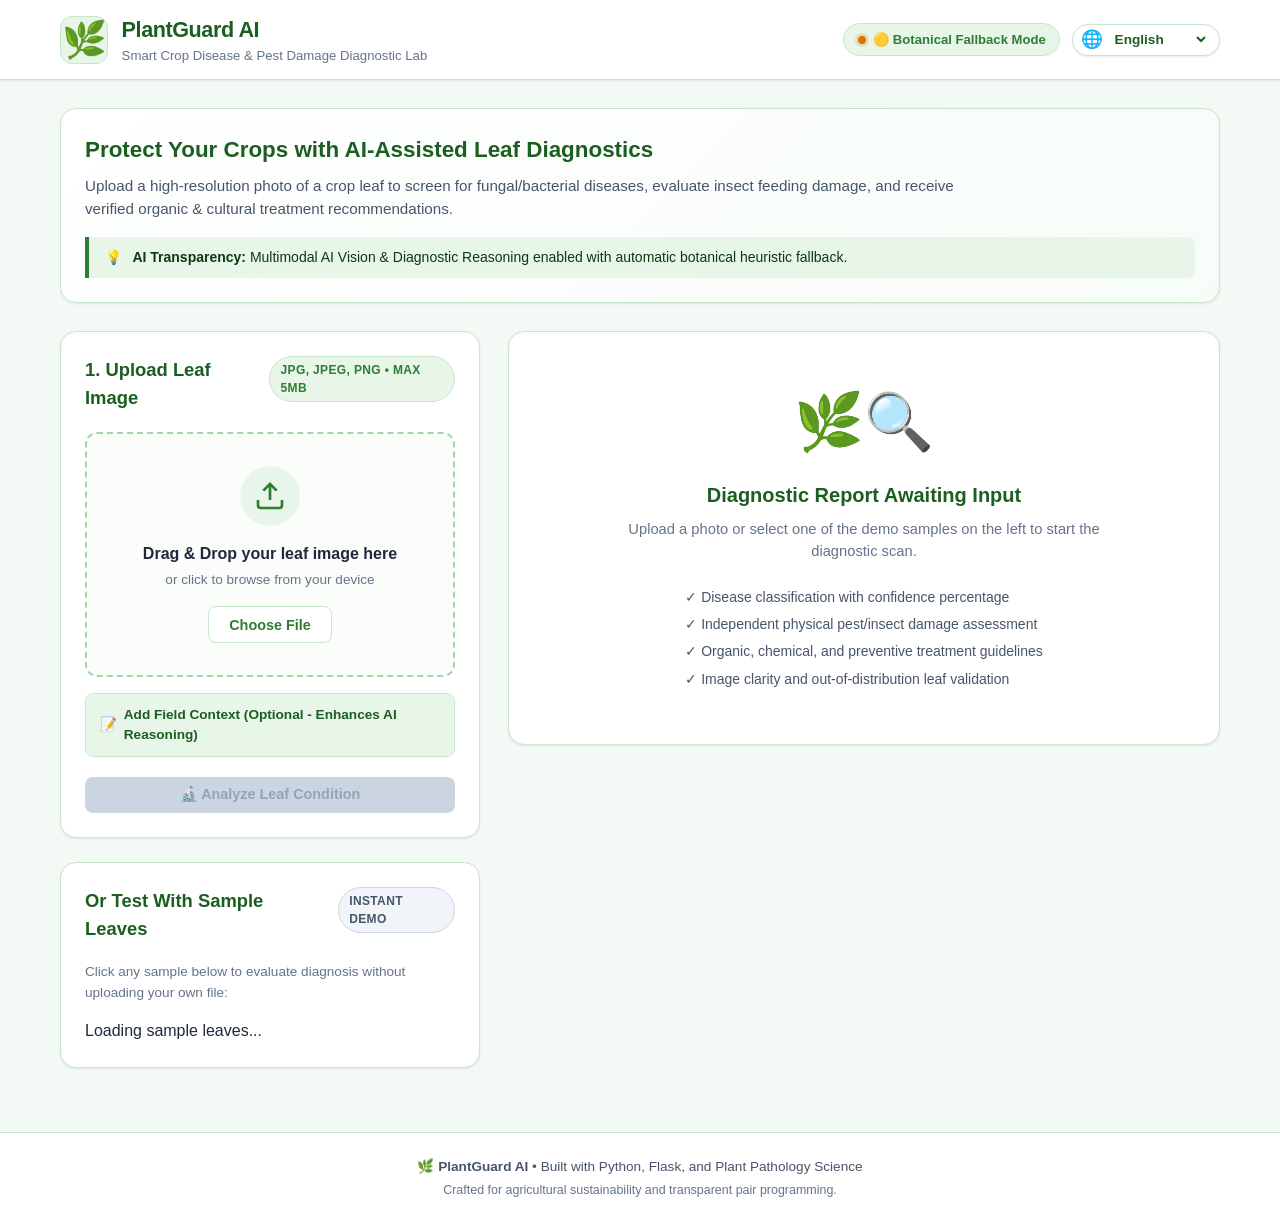
==== templates/index.html @ 72b6dcc7 "Initial PlantGuard AI project" ====
<!DOCTYPE html>
<html lang="en">
<head>
    <meta charset="UTF-8">
    <meta name="viewport" content="width=device-width, initial-scale=1.0">
    <title>PlantGuard AI 🌿 - Crop Disease & Pest Diagnostic Lab</title>
    <link rel="stylesheet" href="/static/css/style.css">
    <link rel="icon" href="data:image/svg+xml,<svg xmlns=%22http://www.w3.org/2000/svg%22 viewBox=%220 0 100 100%22><text y=%22.9em%22 font-size=%2290%22>🌿</text></svg>">
</head>
<body>

    <!-- Header & Navigation -->
    <header class="app-header">
        <div class="container header-container">
            <div class="brand">
                <span class="brand-icon">🌿</span>
                <div>
                    <h1 class="brand-title" data-i18n="brand_title">PlantGuard AI</h1>
                    <p class="brand-subtitle" data-i18n="brand_subtitle">Smart Crop Disease & Pest Damage Diagnostic Lab</p>
                </div>
            </div>
            <div class="header-status">
                <div class="status-badge" id="modelStatusBadge">
                    <span class="status-dot green" id="statusDot"></span>
                    <span class="status-label" id="statusLabel" data-i18n="model_status_demo">Demo Expert Mode</span>
                </div>
                <div class="lang-selector-group" title="Select Language">
                    <span class="lang-globe-icon">🌐</span>
                    <select id="langSelect" class="lang-select" aria-label="Select Language">
                        <option value="en">English</option>
                        <option value="or">ଓଡ଼ିଆ (Odia)</option>
                        <option value="hi">हिन्दी (Hindi)</option>
                    </select>
                </div>
            </div>
        </div>
    </header>

    <!-- Main Workspace -->
    <main class="container main-content">

        <!-- Intro Banner -->
        <section class="intro-section">
            <div class="intro-card">
                <h2 data-i18n="intro_heading">Protect Your Crops with AI-Assisted Leaf Diagnostics</h2>
                <p data-i18n="intro_desc">Upload a high-resolution photo of a crop leaf to screen for fungal/bacterial diseases, evaluate insect feeding damage, and receive verified organic & cultural treatment recommendations.</p>
                
                <div class="model-honesty-pill">
                    <span class="pill-icon">💡</span>
                    <span><strong data-i18n="ai_transparency_label">AI Transparency:</strong> <span data-i18n="model_honesty_pill">Multimodal AI Vision & Diagnostic Reasoning enabled with automatic botanical heuristic fallback.</span></span>
                </div>
            </div>
        </section>

        <!-- Diagnostic Workspace Grid -->
        <section class="diagnostic-grid">

            <!-- Left Column: Upload & Samples -->
            <div class="input-column">
                
                <!-- Upload Box -->
                <div class="card upload-card">
                    <div class="card-header">
                        <h3 data-i18n="upload_card_title">1. Upload Leaf Image</h3>
                        <span class="badge" data-i18n="upload_badge">JPG, JPEG, PNG • Max 5MB</span>
                    </div>

                    <div class="drop-zone" id="dropZone">
                        <input type="file" id="imageInput" accept=".jpg,.jpeg,.png,image/jpeg,image/png" hidden>
                        
                        <div class="drop-prompt" id="dropPrompt">
                            <div class="upload-icon-circle">
                                <svg width="32" height="32" viewBox="0 0 24 24" fill="none" stroke="currentColor" stroke-width="2">
                                    <path d="M21 15v4a2 2 0 0 1-2 2H5a2 2 0 0 1-2-2v-4"></path>
                                    <polyline points="17 8 12 3 7 8"></polyline>
                                    <line x1="12" y1="3" x2="12" y2="15"></line>
                                </svg>
                            </div>
                            <h4 data-i18n="drop_prompt_title">Drag & Drop your leaf image here</h4>
                            <p data-i18n="drop_prompt_sub">or click to browse from your device</p>
                            <button type="button" class="btn btn-secondary" id="browseBtn" data-i18n="btn_choose_file">Choose File</button>
                        </div>

                        <!-- Image Preview Container -->
                        <div class="preview-container hidden" id="previewContainer">
                            <img id="imagePreview" src="" alt="Uploaded Leaf Preview">
                            <div class="preview-overlay">
                                <span id="previewDetails" class="preview-details" data-i18n="preview_ready">Image ready for diagnosis</span>
                                <button type="button" class="btn-icon" id="clearBtn" title="Remove image">✕</button>
                            </div>
                        </div>
                    </div>

                    <!-- Optional Field Context Box -->
                    <div class="field-context-container">
                        <details class="context-details" id="contextDetails">
                            <summary class="context-summary">
                                <span class="summary-icon">📝</span>
                                <span data-i18n="field_context_title">Add Field Context (Optional - Enhances AI Reasoning)</span>
                            </summary>
                            <div class="context-inputs">
                                <div class="form-group">
                                    <label for="plantNameInput" data-i18n="label_crop_name">Plant / Crop Name:</label>
                                    <input type="text" id="plantNameInput" class="form-control" placeholder="e.g. Tomato, Chilli, Rose, Potato">
                                </div>
                                <div class="form-group">
                                    <label for="wateringInput" data-i18n="label_watering">Watering Frequency:</label>
                                    <select id="wateringInput" class="form-control">
                                        <option value="" data-i18n="opt_select">Select frequency...</option>
                                        <option value="Daily" data-i18n="opt_water_daily">Daily watering</option>
                                        <option value="2-3 times per week" data-i18n="opt_water_moderate">2-3 times per week</option>
                                        <option value="Weekly or rarely" data-i18n="opt_water_rare">Weekly or rarely</option>
                                        <option value="Overwatered / Heavy rain" data-i18n="opt_water_excess">Waterlogged / Heavy recent rain</option>
                                    </select>
                                </div>
                                <div class="form-group">
                                    <label for="insectsInput" data-i18n="label_insects">Insects / Pests Observed?</label>
                                    <select id="insectsInput" class="form-control">
                                        <option value="No insects visible" data-i18n="opt_insect_none">No insects visible</option>
                                        <option value="Chewing caterpillars or beetles seen" data-i18n="opt_insect_caterpillars">Chewing caterpillars or beetles seen</option>
                                        <option value="Tiny whiteflies or aphids on leaf underside" data-i18n="opt_insect_aphids">Tiny whiteflies or aphids on underside</option>
                                        <option value="Fine spider webbing visible" data-i18n="opt_insect_mites">Fine webbing / spider mites</option>
                                    </select>
                                </div>
                            </div>
                        </details>
                    </div>

                    <!-- Action Button -->
                    <div class="action-footer">
                        <button type="button" class="btn btn-primary btn-block" id="analyzeBtn" disabled>
                            <span class="btn-text" id="analyzeBtnText" data-i18n="btn_analyze">🔬 Analyze Leaf Condition</span>
                        </button>
                    </div>
                </div>

                <!-- One-Click Sample Leaves -->
                <div class="card samples-card">
                    <div class="card-header">
                        <h3 data-i18n="samples_card_title">Or Test With Sample Leaves</h3>
                        <span class="badge badge-light" data-i18n="samples_badge">Instant Demo</span>
                    </div>
                    <p class="section-desc" data-i18n="samples_desc">Click any sample below to evaluate diagnosis without uploading your own file:</p>
                    <div class="samples-grid" id="samplesContainer">
                        <div class="sample-skeleton" data-i18n="sample_loading">Loading sample leaves...</div>
                    </div>
                </div>

            </div>

            <!-- Right Column: Diagnostics & Results -->
            <div class="results-column">

                <!-- Placeholder State (Before Analysis) -->
                <div class="card placeholder-card" id="placeholderCard">
                    <div class="placeholder-art">🌿🔍</div>
                    <h3 data-i18n="placeholder_title">Diagnostic Report Awaiting Input</h3>
                    <p data-i18n="placeholder_desc">Upload a photo or select one of the demo samples on the left to start the diagnostic scan.</p>
                    <ul class="checklist">
                        <li>✓ <span data-i18n="checklist_1">Disease classification with confidence percentage</span></li>
                        <li>✓ <span data-i18n="checklist_2">Independent physical pest/insect damage assessment</span></li>
                        <li>✓ <span data-i18n="checklist_3">Organic, chemical, and preventive treatment guidelines</span></li>
                        <li>✓ <span data-i18n="checklist_4">Image clarity and out-of-distribution leaf validation</span></li>
                    </ul>
                </div>

                <!-- Loading State Spinner -->
                <div class="card loading-card hidden" id="loadingCard">
                    <div class="spinner-container">
                        <div class="leaf-spinner"></div>
                        <h3 id="loadingStatusText" data-i18n="loading_step_1_title">Scanning leaf image structure...</h3>
                        <p id="loadingSubtext" data-i18n="loading_step_1_sub">Verifying RGB color channels and resolution</p>
                    </div>
                </div>

                <!-- Error Message Banner -->
                <div class="card error-card hidden" id="errorCard">
                    <div class="error-icon">⚠️</div>
                    <div class="error-content">
                        <h4 id="errorTitle" data-i18n="error_default_title">Image Rejection Notice</h4>
                        <p id="errorMessage">The image could not be processed.</p>
                        <button type="button" class="btn btn-sm btn-outline-danger" id="dismissErrorBtn" data-i18n="btn_dismiss">Dismiss</button>
                    </div>
                </div>

                <!-- Full Results Container -->
                <div class="results-wrapper hidden" id="resultsWrapper">

                    <!-- Disease Diagnosis Card -->
                    <div class="card result-card">
                        <div class="card-header">
                            <div class="header-with-tag">
                                <span class="tag-label" data-i18n="tag_disease">Primary Pathogen Diagnosis</span>
                                <h3 id="diseaseCondition">Condition Name</h3>
                                <p class="crop-name" id="cropName">Crop Name</p>
                            </div>
                            <div class="metric-group">
                                <div class="metric-box">
                                    <span class="metric-label" data-i18n="metric_confidence">Confidence</span>
                                    <span class="metric-value highlight" id="confidenceValue">88.5%</span>
                                </div>
                                <div class="metric-box">
                                    <span class="metric-label" data-i18n="metric_severity">Severity</span>
                                    <span class="badge" id="severityBadge">Moderate</span>
                                </div>
                            </div>
                        </div>

                        <!-- Progress Confidence Bar -->
                        <div class="progress-track">
                            <div class="progress-fill" id="confidenceBar" style="width: 88%;"></div>
                        </div>

                        <!-- Farmer Friendly Explanation Box -->
                        <div class="farmer-callout hidden" id="farmerCallout">
                            <span class="farmer-callout-icon">🌾</span>
                            <div class="farmer-callout-content">
                                <strong data-i18n="farmer_callout_title">Farmer Advisory Note:</strong>
                                <p id="farmerExplanationText"></p>
                            </div>
                        </div>

                        <!-- Pathogen & Symptom Details -->
                        <div class="details-grid">
                            <div class="detail-box">
                                <strong data-i18n="label_pathogen">Pathogen / Cause:</strong>
                                <span id="pathogenName">Alternaria solani</span>
                            </div>
                            <div class="detail-box">
                                <strong data-i18n="label_causes">Environmental / Biological Factors:</strong>
                                <span id="diseaseCauses">High humidity and warm temperatures</span>
                            </div>
                        </div>

                        <!-- Symptoms Checklist -->
                        <div class="symptoms-section">
                            <h4 data-i18n="symptoms_heading">Observed Pathological Symptoms</h4>
                            <ul class="symptoms-list" id="symptomsList">
                                <!-- Populated dynamically -->
                            </ul>
                        </div>

                        <!-- Differential Diagnoses -->
                        <div class="differential-section" id="differentialSection">
                            <h4 data-i18n="differentials_heading">Alternative Differential Diagnoses</h4>
                            <div class="differential-chips" id="differentialList">
                                <!-- Populated dynamically -->
                            </div>
                        </div>
                    </div>

                    <!-- Dynamic AI Follow-up & Uncertainty Card -->
                    <div class="card uncertainty-card hidden" id="uncertaintyCard">
                        <div class="uncertainty-header">
                            <span class="uncertainty-icon">💡</span>
                            <div>
                                <h4 data-i18n="uncertainty_heading">AI Diagnostic Reasoning & Uncertainty</h4>
                                <p id="uncertaintyText" class="uncertainty-desc"></p>
                            </div>
                        </div>
                        <div class="followup-container hidden" id="followupContainer">
                            <h5 data-i18n="followup_title">Follow-up Questions from AI:</h5>
                            <ul id="followupList" class="followup-list"></ul>
                        </div>
                    </div>

                    <!-- Separate Pest Damage Card -->
                    <div class="card result-card pest-card">
                        <div class="card-header">
                            <div class="header-with-tag">
                                <span class="tag-label tag-pest" data-i18n="tag_pest">Pest & Insect Damage Evaluation</span>
                                <h3 id="pestDamageType">No Physical Pest Damage Detected</h3>
                            </div>
                            <span class="badge" id="pestSeverityBadge">None</span>
                        </div>

                        <div class="pest-summary" id="pestSummaryBox">
                            <p id="pestSummaryText">Evaluating edge perforations and leaf mining galleries.</p>
                        </div>

                        <div class="pest-culprits" id="pestCulpritsContainer">
                            <strong data-i18n="label_culprits">Possible Culprits / Vectors:</strong>
                            <div class="culprit-tags" id="culpritTags">
                                <!-- Populated dynamically -->
                            </div>
                        </div>

                        <div class="ipm-section">
                            <h4 data-i18n="ipm_heading">Integrated Pest Management (IPM) Guidance</h4>
                            <ul class="bullet-list" id="ipmList">
                                <!-- Populated dynamically -->
                            </ul>
                        </div>
                    </div>

                    <!-- Treatment & Prevention Tabs -->
                    <div class="card guidance-card">
                        <div class="tabs-header">
                            <button class="tab-btn active" data-tab="tab-organic" data-i18n="tab_organic">🌱 Organic & Bio Solutions</button>
                            <button class="tab-btn" data-tab="tab-prevention" data-i18n="tab_prevention">🛡️ Cultural Prevention</button>
                            <button class="tab-btn" data-tab="tab-chemical" data-i18n="tab_chemical">🧪 Chemical Treatment</button>
                        </div>

                        <div class="tab-content active" id="tab-organic">
                            <h4 data-i18n="organic_heading">Eco-Friendly & Organic Treatments</h4>
                            <ul class="bullet-list" id="organicTreatmentsList"></ul>
                        </div>

                        <div class="tab-content" id="tab-prevention">
                            <h4 data-i18n="prevention_heading">Long-Term Prevention Practices</h4>
                            <ul class="bullet-list" id="preventionList"></ul>
                        </div>

                        <div class="tab-content" id="tab-chemical">
                            <div class="chemical-alert">
                                <strong>⚠️ <span data-i18n="chemical_alert">Precaution Notice: Chemical treatments should only be used as a last resort when threshold damage is reached. Always wear protective gear and follow pre-harvest intervals.</span></strong>
                            </div>
                            <ul class="bullet-list" id="chemicalTreatmentsList"></ul>
                        </div>
                    </div>

                    <!-- Model Transparency & Agricultural Disclaimer -->
                    <div class="card transparency-card">
                        <div class="transparency-header">
                            <span class="shield-icon">🛡️</span>
                            <div>
                                <h4 data-i18n="transparency_heading">Diagnostic Model Transparency & Legal Disclaimer</h4>
                                <p class="transparency-subtext" id="modelHonestyText">
                                    Engine: Multimodal AI Vision & Diagnostic Reasoning System
                                </p>
                            </div>
                        </div>
                        <p class="disclaimer-text" id="disclaimerText">
                            Notice: PlantGuard AI diagnostic predictions are computer-assisted educational estimates and are not guaranteed. Environmental conditions, shadow effects, and non-foliage artifacts can influence certainty. For commercial farming or severe disease outbreaks, please verify findings with your local agricultural university extension or certified crop advisor.
                        </p>
                    </div>

                </div>

            </div>

        </section>

    </main>

    <!-- Footer -->
    <footer class="app-footer">
        <div class="container footer-content">
            <p>🌿 <strong data-i18n="footer_brand">PlantGuard AI</strong> • <span data-i18n="footer_tech">Built with Python, Flask, and Plant Pathology Science</span></p>
            <p class="footer-note" data-i18n="footer_note">Crafted for agricultural sustainability and transparent pair programming.</p>
        </div>
    </footer>

    <script src="/static/js/translations.js"></script>
    <script src="/static/js/app.js"></script>
</body>
</html>
---- static/css/style.css ----
/* PlantGuard AI - Modern Green & White Agricultural Dashboard */

:root {
    --primary-green: #1b5e20;
    --primary-dark: #0d3811;
    --leaf-green: #2e7d32;
    --accent-emerald: #10b981;
    --light-green-bg: #f3faf5;
    --light-green-subtle: #e8f5e9;
    --border-green: #c8e6c9;
    --surface-white: #ffffff;
    --surface-hover: #f9fdfa;
    --text-primary: #1e293b;
    --text-secondary: #475569;
    --text-muted: #64748b;
    --warning-amber: #d97706;
    --danger-red: #dc2626;
    --info-blue: #0284c7;
    --font-family: -apple-system, BlinkMacSystemFont, "Segoe UI", "Nirmala UI", "Kalinga", "Mangal", Roboto, "Helvetica Neue", Arial, sans-serif;
    --shadow-sm: 0 1px 3px rgba(0, 0, 0, 0.05), 0 1px 2px rgba(0, 0, 0, 0.04);
    --shadow-md: 0 4px 6px -1px rgba(0, 0, 0, 0.06), 0 2px 4px -1px rgba(0, 0, 0, 0.04);
    --shadow-lg: 0 10px 15px -3px rgba(0, 0, 0, 0.07), 0 4px 6px -2px rgba(0, 0, 0, 0.04);
    --radius-sm: 8px;
    --radius-md: 12px;
    --radius-lg: 16px;
    --radius-full: 9999px;
}

* {
    box-sizing: border-box;
    margin: 0;
    padding: 0;
}

body {
    font-family: var(--font-family);
    background-color: var(--light-green-bg);
    color: var(--text-primary);
    line-height: 1.5;
    min-height: 100vh;
    display: flex;
    flex-direction: column;
}

.container {
    max-width: 1200px;
    margin: 0 auto;
    padding: 0 1.25rem;
    width: 100%;
}

/* Header */
.app-header {
    background: var(--surface-white);
    border-bottom: 1px solid var(--border-green);
    padding: 0.85rem 0;
    box-shadow: var(--shadow-sm);
    position: sticky;
    top: 0;
    z-index: 50;
}

.header-container {
    display: flex;
    justify-content: space-between;
    align-items: center;
    gap: 1rem;
    flex-wrap: wrap;
}

.brand {
    display: flex;
    align-items: center;
    gap: 0.85rem;
}

.brand-icon {
    font-size: 2.25rem;
    background: var(--light-green-subtle);
    border: 1px solid var(--border-green);
    width: 48px;
    height: 48px;
    display: flex;
    align-items: center;
    justify-content: center;
    border-radius: var(--radius-md);
}

.brand-title {
    font-size: 1.35rem;
    font-weight: 700;
    color: var(--primary-green);
    letter-spacing: -0.02em;
}

.brand-subtitle {
    font-size: 0.825rem;
    color: var(--text-muted);
}

.header-status {
    display: flex;
    align-items: center;
    gap: 0.75rem;
}

.status-badge {
    display: inline-flex;
    align-items: center;
    gap: 0.45rem;
    background: var(--light-green-subtle);
    border: 1px solid var(--border-green);
    color: var(--leaf-green);
    padding: 0.35rem 0.85rem;
    border-radius: var(--radius-full);
    font-size: 0.82rem;
    font-weight: 600;
}

.status-dot {
    width: 8px;
    height: 8px;
    border-radius: 50%;
    background-color: var(--accent-emerald);
    box-shadow: 0 0 0 3px rgba(16, 185, 129, 0.2);
}

/* Language Selector Dropdown */
.lang-selector-group {
    display: inline-flex;
    align-items: center;
    gap: 0.45rem;
    background: var(--surface-white);
    border: 1.5px solid var(--border-green);
    border-radius: var(--radius-full);
    padding: 0.2rem 0.65rem 0.2rem 0.5rem;
    box-shadow: var(--shadow-sm);
    transition: all 0.2s ease;
}

.lang-selector-group:hover,
.lang-selector-group:focus-within {
    border-color: var(--leaf-green);
    box-shadow: 0 0 0 3px rgba(46, 125, 50, 0.15);
}

.lang-globe-icon {
    font-size: 1.1rem;
    line-height: 1;
}

.lang-select {
    border: none;
    background: transparent;
    color: var(--primary-green);
    font-weight: 700;
    font-size: 0.85rem;
    font-family: inherit;
    cursor: pointer;
    outline: none;
    padding: 0.2rem 0;
}

.lang-select option {
    font-weight: 600;
    color: var(--text-primary);
    background: #ffffff;
}

/* Main Content */
.main-content {
    flex: 1;
    padding-top: 1.75rem;
    padding-bottom: 2.5rem;
}

/* Intro Card */
.intro-section {
    margin-bottom: 1.75rem;
}

.intro-card {
    background: linear-gradient(135deg, #ffffff 0%, #f6fcf8 100%);
    border: 1px solid var(--border-green);
    border-radius: var(--radius-lg);
    padding: 1.5rem;
    box-shadow: var(--shadow-sm);
}

.intro-card h2 {
    color: var(--primary-green);
    font-size: 1.4rem;
    font-weight: 700;
    margin-bottom: 0.5rem;
}

.intro-card p {
    color: var(--text-secondary);
    font-size: 0.95rem;
    margin-bottom: 1rem;
    max-width: 900px;
}

.model-honesty-pill {
    background: var(--light-green-subtle);
    border-left: 4px solid var(--leaf-green);
    padding: 0.65rem 1rem;
    border-radius: 0 var(--radius-sm) var(--radius-sm) 0;
    display: flex;
    align-items: center;
    gap: 0.65rem;
    font-size: 0.875rem;
    color: var(--primary-dark);
}

/* Diagnostic Grid */
.diagnostic-grid {
    display: grid;
    grid-template-columns: 420px 1fr;
    gap: 1.75rem;
    align-items: start;
}

@media (max-width: 960px) {
    .diagnostic-grid {
        grid-template-columns: 1fr;
    }
}

/* Base Card Styling */
.card {
    background: var(--surface-white);
    border: 1px solid var(--border-green);
    border-radius: var(--radius-lg);
    padding: 1.5rem;
    box-shadow: var(--shadow-sm);
    margin-bottom: 1.5rem;
    transition: box-shadow 0.2s ease, transform 0.2s ease;
}

.card:hover {
    box-shadow: var(--shadow-md);
}

.card-header {
    display: flex;
    justify-content: space-between;
    align-items: flex-start;
    margin-bottom: 1.25rem;
    gap: 0.5rem;
}

.card-header h3 {
    font-size: 1.15rem;
    font-weight: 700;
    color: var(--primary-green);
}

.badge {
    background: var(--light-green-subtle);
    color: var(--leaf-green);
    border: 1px solid var(--border-green);
    font-size: 0.75rem;
    font-weight: 600;
    padding: 0.25rem 0.65rem;
    border-radius: var(--radius-full);
    text-transform: uppercase;
    letter-spacing: 0.03em;
}

.badge-light {
    background: #f1f5f9;
    color: var(--text-secondary);
    border-color: #cbd5e1;
}

/* Upload Drop Zone */
.drop-zone {
    border: 2px dashed #a5d6a7;
    border-radius: var(--radius-md);
    background: #fbfdfb;
    padding: 2rem 1.25rem;
    text-align: center;
    cursor: pointer;
    transition: all 0.2s ease;
    position: relative;
    overflow: hidden;
    min-height: 220px;
    display: flex;
    align-items: center;
    justify-content: center;
}

.drop-zone.dragover {
    border-color: var(--leaf-green);
    background: #e8f5e9;
    transform: scale(1.01);
}

.upload-icon-circle {
    width: 60px;
    height: 60px;
    background: #e8f5e9;
    color: var(--leaf-green);
    border-radius: 50%;
    display: flex;
    align-items: center;
    justify-content: center;
    margin: 0 auto 1rem;
}

.drop-prompt h4 {
    font-size: 1rem;
    font-weight: 600;
    color: var(--text-primary);
    margin-bottom: 0.25rem;
}

.drop-prompt p {
    font-size: 0.85rem;
    color: var(--text-muted);
    margin-bottom: 1rem;
}

/* Buttons */
.btn {
    display: inline-flex;
    align-items: center;
    justify-content: center;
    font-weight: 600;
    border-radius: var(--radius-sm);
    padding: 0.6rem 1.25rem;
    font-size: 0.9rem;
    cursor: pointer;
    border: none;
    transition: all 0.18s ease;
    text-decoration: none;
    gap: 0.5rem;
}

.btn-primary {
    background: linear-gradient(180deg, #2e7d32 0%, #1b5e20 100%);
    color: #ffffff;
    box-shadow: 0 2px 4px rgba(27, 94, 32, 0.25);
}

.btn-primary:hover:not(:disabled) {
    background: linear-gradient(180deg, #388e3c 0%, #2e7d32 100%);
    box-shadow: 0 4px 8px rgba(27, 94, 32, 0.35);
    transform: translateY(-1px);
}

.btn-primary:disabled {
    background: #cbd5e1;
    color: #94a3b8;
    cursor: not-allowed;
    box-shadow: none;
}

.btn-secondary {
    background: #ffffff;
    color: var(--leaf-green);
    border: 1px solid var(--border-green);
}

.btn-secondary:hover {
    background: var(--light-green-subtle);
}

.btn-block {
    width: 100%;
}

.btn-sm {
    padding: 0.3rem 0.75rem;
    font-size: 0.8rem;
}

.btn-outline-danger {
    background: transparent;
    color: var(--danger-red);
    border: 1px solid #fecaca;
}

.btn-outline-danger:hover {
    background: #fef2f2;
}

.action-footer {
    margin-top: 1.25rem;
}

/* Preview Container */
.preview-container {
    width: 100%;
    position: relative;
    border-radius: var(--radius-sm);
    overflow: hidden;
    max-height: 260px;
}

.preview-container img {
    width: 100%;
    height: 240px;
    object-fit: contain;
    background: #0f172a;
    display: block;
}

.preview-overlay {
    position: absolute;
    bottom: 0;
    left: 0;
    right: 0;
    background: rgba(15, 23, 42, 0.75);
    backdrop-filter: blur(4px);
    color: #ffffff;
    padding: 0.5rem 0.85rem;
    display: flex;
    justify-content: space-between;
    align-items: center;
    font-size: 0.825rem;
}

.btn-icon {
    background: rgba(255, 255, 255, 0.2);
    border: none;
    color: #ffffff;
    width: 24px;
    height: 24px;
    border-radius: 50%;
    cursor: pointer;
    display: flex;
    align-items: center;
    justify-content: center;
    font-size: 0.85rem;
}

.btn-icon:hover {
    background: var(--danger-red);
}

/* Samples Section */
.samples-card .section-desc {
    font-size: 0.85rem;
    color: var(--text-muted);
    margin-bottom: 1rem;
}

.samples-grid {
    display: grid;
    grid-template-columns: 1fr 1fr;
    gap: 0.75rem;
}

.sample-item {
    background: #fbfdfb;
    border: 1px solid var(--border-green);
    border-radius: var(--radius-sm);
    padding: 0.65rem;
    cursor: pointer;
    transition: all 0.2s ease;
    display: flex;
    flex-direction: column;
    text-align: left;
}

.sample-item:hover {
    border-color: var(--leaf-green);
    background: var(--light-green-subtle);
    transform: translateY(-2px);
    box-shadow: var(--shadow-sm);
}

.sample-thumb {
    width: 100%;
    height: 75px;
    object-fit: cover;
    border-radius: 4px;
    margin-bottom: 0.5rem;
    background: #e2e8f0;
}

.sample-title {
    font-size: 0.825rem;
    font-weight: 700;
    color: var(--primary-green);
    line-height: 1.2;
    margin-bottom: 0.2rem;
}

.sample-category {
    font-size: 0.72rem;
    color: var(--text-muted);
}

/* Results & Placeholders */
.placeholder-card {
    text-align: center;
    padding: 3rem 1.5rem;
}

.placeholder-art {
    font-size: 3.5rem;
    margin-bottom: 1rem;
}

.placeholder-card h3 {
    color: var(--primary-green);
    font-size: 1.25rem;
    margin-bottom: 0.5rem;
}

.placeholder-card p {
    color: var(--text-muted);
    font-size: 0.92rem;
    max-width: 480px;
    margin: 0 auto 1.5rem;
}

.checklist {
    list-style: none;
    display: inline-block;
    text-align: left;
    color: var(--text-secondary);
    font-size: 0.875rem;
}

.checklist li {
    margin-bottom: 0.4rem;
}

/* Loading Card */
.loading-card {
    text-align: center;
    padding: 3.5rem 1.5rem;
}

.spinner-container {
    display: flex;
    flex-direction: column;
    align-items: center;
}

.leaf-spinner {
    width: 50px;
    height: 50px;
    border: 4px solid var(--border-green);
    border-top-color: var(--leaf-green);
    border-radius: 50%;
    animation: spin 0.85s linear infinite;
    margin-bottom: 1.25rem;
}

@keyframes spin {
    to { transform: rotate(360deg); }
}

.loading-card h3 {
    color: var(--primary-green);
    font-size: 1.2rem;
    margin-bottom: 0.4rem;
}

.loading-card p {
    color: var(--text-muted);
    font-size: 0.88rem;
}

/* Error Card */
.error-card {
    border-color: #fca5a5;
    background: #fef2f2;
    display: flex;
    align-items: flex-start;
    gap: 1rem;
    padding: 1.25rem;
}

.error-icon {
    font-size: 1.75rem;
}

.error-content h4 {
    color: var(--danger-red);
    font-size: 1rem;
    margin-bottom: 0.35rem;
}

.error-content p {
    color: #7f1d1d;
    font-size: 0.9rem;
    margin-bottom: 0.75rem;
}

/* Results Content */
.header-with-tag .tag-label {
    font-size: 0.72rem;
    text-transform: uppercase;
    font-weight: 700;
    color: var(--leaf-green);
    letter-spacing: 0.05em;
    display: block;
    margin-bottom: 0.25rem;
}

.header-with-tag .tag-pest {
    color: #b45309;
}

.header-with-tag h3 {
    font-size: 1.4rem;
    color: var(--text-primary);
    font-weight: 800;
    line-height: 1.2;
}

.crop-name {
    font-size: 0.9rem;
    color: var(--text-muted);
    font-style: italic;
}

.metric-group {
    display: flex;
    align-items: center;
    gap: 1rem;
    text-align: right;
}

.metric-label {
    display: block;
    font-size: 0.72rem;
    color: var(--text-muted);
    text-transform: uppercase;
}

.metric-value.highlight {
    font-size: 1.5rem;
    font-weight: 800;
    color: var(--leaf-green);
    line-height: 1;
}

/* Confidence Bar */
.progress-track {
    width: 100%;
    height: 8px;
    background: #e2e8f0;
    border-radius: var(--radius-full);
    overflow: hidden;
    margin: 1rem 0 1.25rem;
}

.progress-fill {
    height: 100%;
    background: linear-gradient(90deg, #10b981 0%, #059669 100%);
    border-radius: var(--radius-full);
    transition: width 0.6s ease;
}

/* Details Grid */
.details-grid {
    display: grid;
    grid-template-columns: 1fr 1fr;
    gap: 0.85rem;
    background: var(--light-green-subtle);
    border: 1px solid var(--border-green);
    border-radius: var(--radius-sm);
    padding: 0.85rem 1rem;
    margin-bottom: 1.25rem;
    font-size: 0.875rem;
}

.detail-box strong {
    color: var(--primary-green);
    display: block;
    font-size: 0.75rem;
    text-transform: uppercase;
    margin-bottom: 0.15rem;
}

/* Symptoms & Differential */
.symptoms-section h4,
.differential-section h4,
.ipm-section h4,
.guidance-card h4 {
    font-size: 0.95rem;
    color: var(--primary-green);
    font-weight: 700;
    margin-bottom: 0.6rem;
}

.symptoms-list {
    list-style-type: none;
    margin-bottom: 1.25rem;
}

.symptoms-list li {
    position: relative;
    padding-left: 1.5rem;
    margin-bottom: 0.45rem;
    font-size: 0.9rem;
    color: var(--text-secondary);
}

.symptoms-list li::before {
    content: "•";
    position: absolute;
    left: 0.5rem;
    color: var(--leaf-green);
    font-weight: bold;
    font-size: 1.2rem;
    line-height: 1;
}

.differential-chips {
    display: flex;
    flex-wrap: wrap;
    gap: 0.5rem;
}

.diff-chip {
    background: #f1f5f9;
    border: 1px solid #cbd5e1;
    border-radius: var(--radius-full);
    padding: 0.25rem 0.75rem;
    font-size: 0.8rem;
    color: var(--text-secondary);
}

.diff-chip strong {
    color: var(--text-primary);
}

/* Pest Damage Card */
.pest-card {
    border-left: 4px solid #f59e0b;
}

.pest-summary {
    background: #fffbeb;
    border: 1px solid #fde68a;
    border-radius: var(--radius-sm);
    padding: 0.75rem 1rem;
    margin-bottom: 1rem;
    font-size: 0.9rem;
    color: #92400e;
}

.pest-culprits {
    font-size: 0.875rem;
    margin-bottom: 1rem;
}

.culprit-tags {
    display: flex;
    flex-wrap: wrap;
    gap: 0.4rem;
    margin-top: 0.35rem;
}

.culprit-tag {
    background: #fef3c7;
    color: #78350f;
    border: 1px solid #fde68a;
    padding: 0.25rem 0.65rem;
    border-radius: var(--radius-full);
    font-size: 0.8rem;
    font-weight: 600;
}

/* Guidance Tabs */
.tabs-header {
    display: flex;
    border-bottom: 1px solid var(--border-green);
    margin-bottom: 1.25rem;
    gap: 0.5rem;
    overflow-x: auto;
}

.tab-btn {
    background: transparent;
    border: none;
    border-bottom: 2px solid transparent;
    padding: 0.65rem 1rem;
    font-size: 0.9rem;
    font-weight: 600;
    color: var(--text-muted);
    cursor: pointer;
    white-space: nowrap;
    transition: all 0.2s ease;
}

.tab-btn:hover {
    color: var(--leaf-green);
}

.tab-btn.active {
    color: var(--leaf-green);
    border-bottom-color: var(--leaf-green);
}

.tab-content {
    display: none;
}

.tab-content.active {
    display: block;
}

.bullet-list {
    list-style: none;
}

.bullet-list li {
    position: relative;
    padding-left: 1.5rem;
    margin-bottom: 0.6rem;
    font-size: 0.9rem;
    color: var(--text-secondary);
    line-height: 1.45;
}

.bullet-list li::before {
    content: "✓";
    position: absolute;
    left: 0.25rem;
    color: var(--leaf-green);
    font-weight: bold;
    font-size: 0.85rem;
}

.chemical-alert {
    background: #fef2f2;
    border: 1px solid #fecaca;
    color: #991b1b;
    padding: 0.75rem 1rem;
    border-radius: var(--radius-sm);
    font-size: 0.85rem;
    margin-bottom: 1rem;
}

/* Transparency & Disclaimer Card */
.transparency-card {
    background: #fafafa;
    border: 1px solid #e2e8f0;
}

.transparency-header {
    display: flex;
    align-items: center;
    gap: 0.85rem;
    margin-bottom: 0.75rem;
}

.shield-icon {
    font-size: 1.75rem;
}

.transparency-header h4 {
    font-size: 0.95rem;
    color: var(--text-primary);
    font-weight: 700;
}

.transparency-subtext {
    font-size: 0.8rem;
    color: var(--text-muted);
}

.disclaimer-text {
    font-size: 0.825rem;
    color: var(--text-muted);
    line-height: 1.5;
}

/* Footer */
.app-footer {
    background: #ffffff;
    border-top: 1px solid var(--border-green);
    padding: 1.5rem 0;
    text-align: center;
    font-size: 0.85rem;
    color: var(--text-secondary);
    margin-top: auto;
}

.footer-note {
    font-size: 0.78rem;
    color: var(--text-muted);
    margin-top: 0.25rem;
}

/* Field Context Container */
.field-context-container {
    margin-top: 1rem;
    border: 1px solid var(--border-green);
    border-radius: var(--radius-sm);
    background: #fbfdfb;
    overflow: hidden;
}

.context-details {
    width: 100%;
}

.context-summary {
    padding: 0.65rem 0.85rem;
    font-size: 0.85rem;
    font-weight: 600;
    color: var(--primary-green);
    cursor: pointer;
    background: var(--light-green-subtle);
    display: flex;
    align-items: center;
    gap: 0.45rem;
    user-select: none;
    transition: background 0.2s ease;
}

.context-summary:hover {
    background: #def7e0;
}

.context-inputs {
    padding: 0.85rem;
    display: flex;
    flex-direction: column;
    gap: 0.65rem;
}

.form-group {
    display: flex;
    flex-direction: column;
    gap: 0.25rem;
    text-align: left;
}

.form-group label {
    font-size: 0.78rem;
    font-weight: 700;
    color: var(--text-secondary);
}

.form-control {
    width: 100%;
    padding: 0.45rem 0.65rem;
    border: 1px solid #cbd5e1;
    border-radius: var(--radius-sm);
    font-size: 0.85rem;
    font-family: inherit;
    color: var(--text-primary);
    background: #ffffff;
    transition: border-color 0.2s ease;
}

.form-control:focus {
    outline: none;
    border-color: var(--leaf-green);
    box-shadow: 0 0 0 2px rgba(46, 125, 50, 0.15);
}

/* Uncertainty & Follow-up Card */
.uncertainty-card {
    background: #f0f9ff;
    border: 1px solid #bae6fd;
    border-left: 4px solid var(--info-blue);
}

.uncertainty-header {
    display: flex;
    align-items: flex-start;
    gap: 0.85rem;
}

.uncertainty-icon {
    font-size: 1.5rem;
}

.uncertainty-header h4 {
    font-size: 1rem;
    color: #0369a1;
    margin-bottom: 0.35rem;
    font-weight: 700;
}

.uncertainty-desc {
    font-size: 0.88rem;
    color: #0c4a6e;
    line-height: 1.45;
}

.followup-container {
    margin-top: 0.85rem;
    padding-top: 0.75rem;
    border-top: 1px dashed #7dd3fc;
}

.followup-container h5 {
    font-size: 0.85rem;
    color: #0369a1;
    margin-bottom: 0.4rem;
    font-weight: 700;
}

.followup-list {
    list-style: none;
}

.followup-list li {
    position: relative;
    padding-left: 1.25rem;
    font-size: 0.84rem;
    color: #0c4a6e;
    margin-bottom: 0.3rem;
}

.followup-list li::before {
    content: "❓";
    position: absolute;
    left: 0;
    font-size: 0.75rem;
}

/* Status Dot Variations */
.status-dot.yellow {
    background-color: var(--warning-amber);
    box-shadow: 0 0 0 3px rgba(217, 119, 6, 0.2);
}

/* Farmer Advisory Callout Box */
.farmer-callout {
    background: #ecfdf5;
    border: 1px solid #a7f3d0;
    border-left: 4px solid #059669;
    border-radius: var(--radius-sm);
    padding: 0.85rem 1.1rem;
    margin: 1.15rem 0 0.85rem 0;
    display: flex;
    align-items: flex-start;
    gap: 0.85rem;
}

.farmer-callout-icon {
    font-size: 1.5rem;
    line-height: 1;
}

.farmer-callout-content strong {
    font-size: 0.92rem;
    color: #065f46;
    display: block;
    margin-bottom: 0.25rem;
    font-weight: 700;
}

.farmer-callout-content p {
    font-size: 0.9rem;
    color: #047857;
    line-height: 1.55;
    margin: 0;
}

/* Utilities */
.hidden {
    display: none !important;
}
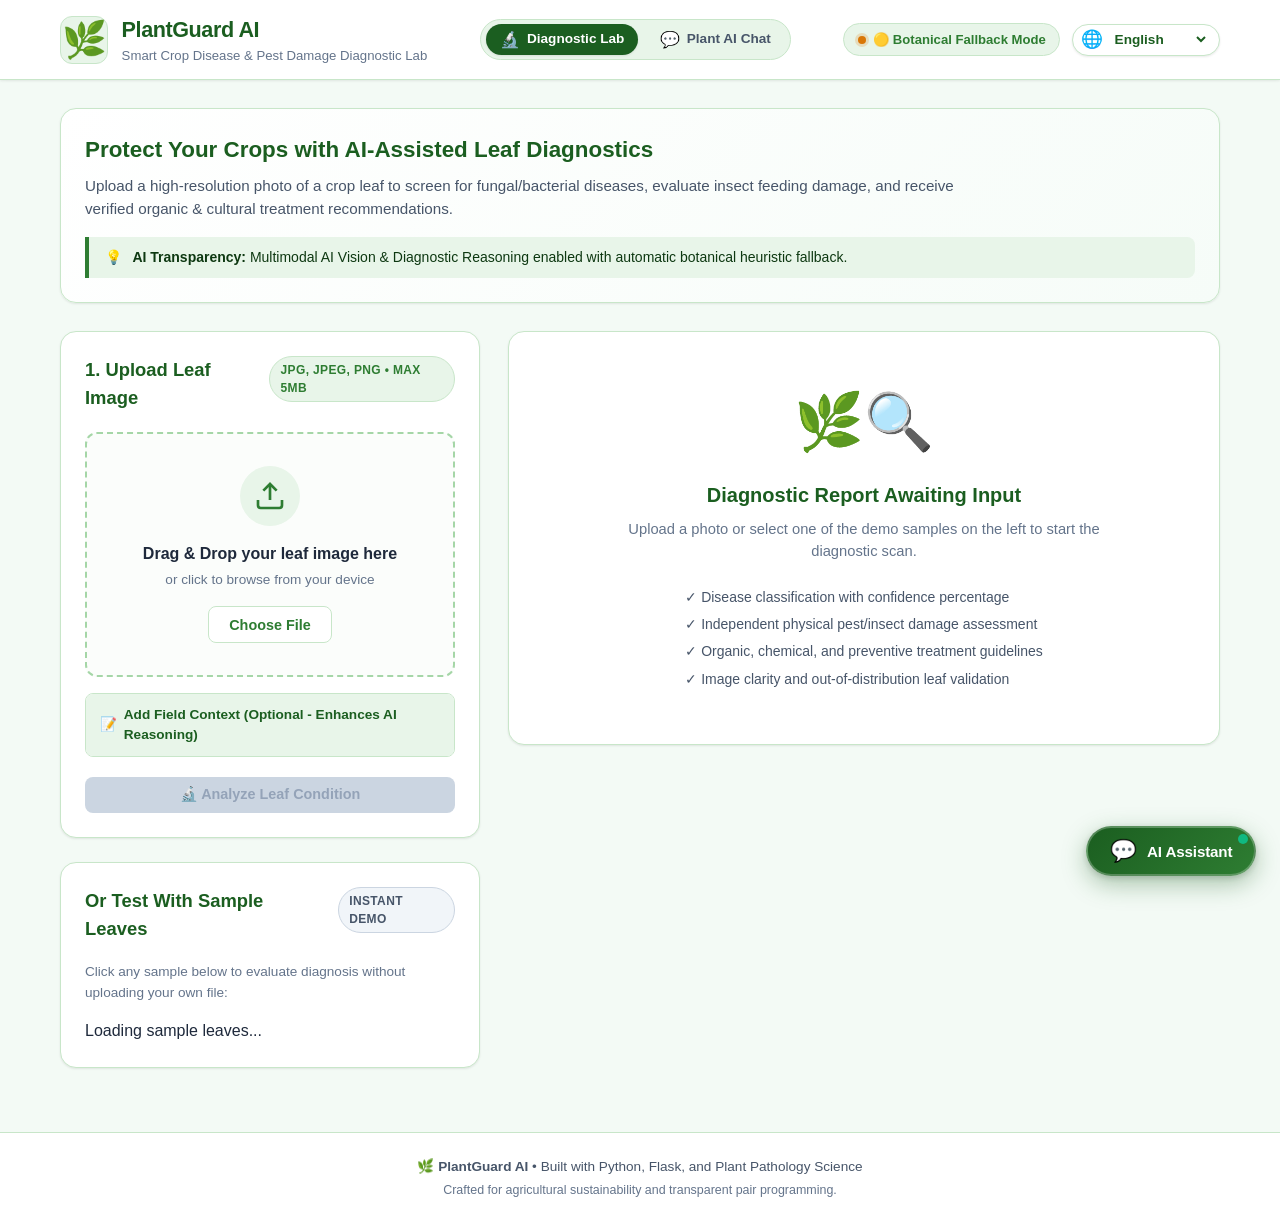
==== commit 8ea48ed1: "Add AI assistant chat and Gemini retry handling" ====
--- a/templates/index.html
+++ b/templates/index.html
@@ -19,6 +19,16 @@
                     <p class="brand-subtitle" data-i18n="brand_subtitle">Smart Crop Disease & Pest Damage Diagnostic Lab</p>
                 </div>
             </div>
+            <nav class="app-nav" aria-label="Main Navigation">
+                <a href="/" class="nav-link active" id="navLabLink">
+                    <span class="nav-icon">🔬</span>
+                    <span data-i18n="nav_lab">Diagnostic Lab</span>
+                </a>
+                <a href="/chat" class="nav-link" id="navChatLink">
+                    <span class="nav-icon">💬</span>
+                    <span data-i18n="nav_chat">Plant AI Chat</span>
+                </a>
+            </nav>
             <div class="header-status">
                 <div class="status-badge" id="modelStatusBadge">
                     <span class="status-dot green" id="statusDot"></span>
@@ -319,6 +329,48 @@
                         </div>
                     </div>
 
+                    <!-- Report Follow-up AI Chat Card -->
+                    <div class="card report-chat-card" id="reportChatCard">
+                        <div class="card-header report-chat-header">
+                            <div class="header-with-tag">
+                                <span class="tag-label tag-chat" data-i18n="tag_report_chat">AI Agronomist Follow-up</span>
+                                <h3 data-i18n="report_chat_title">Ask Follow-up Questions About This Report</h3>
+                                <p class="report-chat-desc" data-i18n="report_chat_subtitle">Have questions about symptoms, organic remedies, prevention, or next steps for this diagnosed issue? Ask below:</p>
+                            </div>
+                            <button type="button" class="btn btn-sm btn-outline-secondary" id="reportChatResetBtn" title="Reset chat history" data-i18n="btn_reset_chat">↺ Reset Chat</button>
+                        </div>
+
+                        <!-- Report Context Pill -->
+                        <div class="report-context-pill" id="reportChatContextPill">
+                            <span class="context-pill-icon">📋</span>
+                            <span class="context-pill-text" id="reportChatContextText">Connected to Current Diagnostic Report</span>
+                        </div>
+
+                        <!-- Suggested Quick Prompts based on report -->
+                        <div class="chat-quick-suggestions" id="reportChatSuggestions">
+                            <!-- Populated dynamically -->
+                        </div>
+
+                        <!-- Messages Container -->
+                        <div class="chat-messages-container report-chat-messages" id="reportChatMessages" role="log" aria-live="polite">
+                            <!-- Populated dynamically -->
+                        </div>
+
+                        <!-- Input Form -->
+                        <form class="chat-input-form" id="reportChatForm">
+                            <div class="chat-input-wrapper">
+                                <input type="text" id="reportChatInput" class="chat-input" placeholder="Ask a follow-up question about this diagnosis..." data-i18n-placeholder="report_chat_placeholder" autocomplete="off" maxlength="1000">
+                                <button type="submit" class="btn btn-primary chat-send-btn" id="reportChatSendBtn" aria-label="Send message">
+                                    <span class="send-btn-text" data-i18n="btn_send">Send</span>
+                                    <span class="send-icon">➤</span>
+                                </button>
+                            </div>
+                        </form>
+                        <div class="chat-guidance-footer">
+                            <small data-i18n="chat_disclaimer_note">⚠️ Agricultural educational guidance only. Always follow product labels and local agronomist recommendations.</small>
+                        </div>
+                    </div>
+
                     <!-- Model Transparency & Agricultural Disclaimer -->
                     <div class="card transparency-card">
                         <div class="transparency-header">
@@ -351,7 +403,77 @@
         </div>
     </footer>
 
+    <!-- Persistent Floating AI Assistant Button (Visible throughout Website) -->
+    <button type="button" class="floating-assistant-btn" id="aiAssistantFloatingBtn" aria-label="Open PlantGuard AI Assistant" title="Open AI Assistant (Ask any question)">
+        <span class="floating-btn-pulse"></span>
+        <span class="floating-btn-icon">💬</span>
+        <span class="floating-btn-text" data-i18n="floating_assistant_btn">AI Assistant</span>
+    </button>
+
+    <!-- ChatGPT-Style Floating AI Assistant Panel / Drawer -->
+    <div class="ai-chat-panel hidden" id="aiAssistantPanel" role="dialog" aria-labelledby="aiPanelTitle" aria-modal="true">
+        <!-- Panel Header -->
+        <div class="ai-panel-header">
+            <div class="ai-panel-brand">
+                <span class="ai-panel-avatar">🤖</span>
+                <div class="ai-panel-title-group">
+                    <h3 class="ai-panel-title" id="aiPanelTitle" data-i18n="assistant_panel_title">PlantGuard AI Assistant</h3>
+                    <div class="ai-panel-status">
+                        <span class="status-dot green" id="aiPanelStatusDot"></span>
+                        <span class="ai-panel-status-text" id="aiPanelStatusText" data-i18n="assistant_panel_status">ChatGPT-Style AI</span>
+                    </div>
+                </div>
+            </div>
+            <div class="ai-panel-actions">
+                <button type="button" class="panel-action-btn" id="aiPanelNewChatBtn" title="Start a fresh conversation" data-i18n-title="btn_new_chat">
+                    <span data-i18n="btn_new_chat">+ New Chat</span>
+                </button>
+                <a href="/chat" class="panel-action-btn panel-expand-btn" id="aiPanelFullPageLink" title="Open Full Screen Chat" data-i18n-title="btn_open_full_chat">
+                    <span data-i18n="btn_open_full_chat">Full Page ⤢</span>
+                </a>
+                <button type="button" class="panel-action-btn panel-close-btn" id="aiPanelCloseBtn" title="Close Panel" aria-label="Close Panel">
+                    <span>✕</span>
+                </button>
+            </div>
+        </div>
+
+        <!-- Panel Subtitle Notice -->
+        <div class="ai-panel-notice">
+            <span class="notice-icon">✨</span>
+            <span class="notice-text" data-i18n="assistant_panel_subtitle">Ask ANY question — general knowledge, science, coding, everyday topics, or plant health</span>
+        </div>
+
+        <!-- Panel Quick Suggestions -->
+        <div class="ai-panel-suggestions" id="aiPanelSuggestions">
+            <button type="button" class="quick-chip" data-prompt-key="chat_chip_1">What is artificial intelligence (AI)?</button>
+            <button type="button" class="quick-chip" data-prompt-key="chat_chip_2">How does photosynthesis work in plants?</button>
+            <button type="button" class="quick-chip" data-prompt-key="chat_chip_3">How do I prevent tomato blight organically?</button>
+            <button type="button" class="quick-chip" data-prompt-key="chat_chip_4">Best organic remedy for aphids & sucking pests</button>
+        </div>
+
+        <!-- Panel Message Log -->
+        <div class="ai-panel-messages" id="aiPanelMessages" role="log" aria-live="polite">
+            <!-- Messages populated dynamically -->
+        </div>
+
+        <!-- Panel Input Form -->
+        <form class="ai-panel-form" id="aiPanelForm">
+            <div class="ai-panel-input-wrapper">
+                <textarea id="aiPanelInput" class="ai-panel-input" placeholder="Ask anything in English or ଓଡ଼ିଆ..." data-i18n-placeholder="assistant_input_placeholder" rows="1" maxlength="1000" autocomplete="off"></textarea>
+                <button type="submit" class="btn btn-primary ai-panel-send-btn" id="aiPanelSendBtn" aria-label="Send message">
+                    <span class="send-icon">➤</span>
+                </button>
+            </div>
+        </form>
+
+        <!-- Panel Footer -->
+        <div class="ai-panel-footer">
+            <small data-i18n="assistant_disclaimer">PlantGuard AI can make mistakes. Verify important advice.</small>
+        </div>
+    </div>
+
     <script src="/static/js/translations.js"></script>
     <script src="/static/js/app.js"></script>
+    <script src="/static/js/ai_assistant.js"></script>
 </body>
 </html>
--- a/static/css/style.css
+++ b/static/css/style.css
@@ -1067,3 +1067,823 @@
     display: none !important;
 }
 
+/* ==========================================================================
+   Navigation Bar
+   ========================================================================== */
+.app-nav {
+    display: flex;
+    align-items: center;
+    gap: 0.5rem;
+    background: var(--light-green-subtle);
+    border: 1px solid var(--border-green);
+    padding: 0.25rem 0.35rem;
+    border-radius: var(--radius-full);
+}
+
+.nav-link {
+    display: inline-flex;
+    align-items: center;
+    gap: 0.45rem;
+    padding: 0.35rem 0.85rem;
+    border-radius: var(--radius-full);
+    font-size: 0.85rem;
+    font-weight: 600;
+    color: var(--text-secondary);
+    text-decoration: none;
+    transition: all 0.2s ease;
+}
+
+.nav-link:hover {
+    color: var(--primary-green);
+    background: rgba(255, 255, 255, 0.7);
+}
+
+.nav-link.active {
+    background: var(--primary-green);
+    color: var(--surface-white);
+    box-shadow: var(--shadow-sm);
+}
+
+.nav-icon {
+    font-size: 1rem;
+    line-height: 1;
+}
+
+/* ==========================================================================
+   Standalone AI Chat Page Layout (/chat)
+   ========================================================================== */
+.chat-page-main {
+    max-width: 900px;
+    padding-top: 1.5rem;
+    padding-bottom: 2.5rem;
+    flex: 1;
+    display: flex;
+    flex-direction: column;
+}
+
+.chat-standalone-card {
+    background: var(--surface-white);
+    border: 1px solid var(--border-green);
+    border-radius: var(--radius-lg);
+    box-shadow: var(--shadow-md);
+    display: flex;
+    flex-direction: column;
+    overflow: hidden;
+    min-height: 600px;
+}
+
+.chat-card-topbar {
+    padding: 1.15rem 1.35rem;
+    border-bottom: 1px solid var(--border-green);
+    background: var(--light-green-bg);
+    display: flex;
+    align-items: center;
+    justify-content: space-between;
+    gap: 1rem;
+    flex-wrap: wrap;
+}
+
+.chat-header-info {
+    display: flex;
+    align-items: center;
+    gap: 0.85rem;
+}
+
+.chat-advisor-avatar {
+    width: 44px;
+    height: 44px;
+    background: var(--light-green-subtle);
+    border: 1.5px solid var(--border-green);
+    border-radius: var(--radius-md);
+    display: flex;
+    align-items: center;
+    justify-content: center;
+    font-size: 1.6rem;
+}
+
+.chat-title {
+    font-size: 1.15rem;
+    color: var(--primary-green);
+    font-weight: 700;
+    margin: 0;
+}
+
+.chat-subtitle {
+    font-size: 0.825rem;
+    color: var(--text-muted);
+    margin: 0.15rem 0 0 0;
+}
+
+.btn-new-chat {
+    font-size: 0.825rem;
+    padding: 0.4rem 0.9rem;
+    border-radius: var(--radius-full);
+}
+
+/* ==========================================================================
+   Report Follow-up Chat Card (index.html)
+   ========================================================================== */
+.report-chat-card {
+    margin-top: 1.5rem;
+    border: 1.5px solid #a7f3d0;
+    box-shadow: var(--shadow-md);
+    overflow: hidden;
+}
+
+.report-chat-header {
+    background: #f0fdf4;
+    border-bottom: 1px solid var(--border-green);
+    display: flex;
+    justify-content: space-between;
+    align-items: center;
+    gap: 1rem;
+    padding: 1rem 1.25rem;
+}
+
+.report-chat-desc {
+    font-size: 0.85rem;
+    color: var(--text-muted);
+    margin-top: 0.25rem;
+}
+
+.tag-chat {
+    background: #ecfdf5;
+    color: #059669;
+    border: 1px solid #a7f3d0;
+}
+
+.report-context-pill {
+    margin: 0.75rem 1.25rem 0 1.25rem;
+    padding: 0.4rem 0.75rem;
+    background: #f0fdf4;
+    border: 1px dashed var(--accent-emerald);
+    border-radius: var(--radius-sm);
+    display: flex;
+    align-items: center;
+    gap: 0.5rem;
+    font-size: 0.8rem;
+    color: #065f46;
+    font-weight: 600;
+}
+
+/* ==========================================================================
+   Quick Suggestion Chips
+   ========================================================================== */
+.chat-quick-suggestions {
+    display: flex;
+    align-items: center;
+    gap: 0.45rem;
+    padding: 0.75rem 1.25rem;
+    background: #fafdfb;
+    border-bottom: 1px solid #eef7f0;
+    overflow-x: auto;
+    white-space: nowrap;
+    scrollbar-width: thin;
+}
+
+.suggestions-label {
+    font-size: 0.78rem;
+    font-weight: 700;
+    color: var(--text-muted);
+    margin-right: 0.25rem;
+}
+
+.quick-chip {
+    display: inline-flex;
+    align-items: center;
+    padding: 0.3rem 0.75rem;
+    background: var(--surface-white);
+    border: 1px solid var(--border-green);
+    border-radius: var(--radius-full);
+    font-size: 0.78rem;
+    color: var(--leaf-green);
+    font-weight: 500;
+    cursor: pointer;
+    transition: all 0.2s ease;
+    flex-shrink: 0;
+}
+
+.quick-chip:hover {
+    background: var(--light-green-subtle);
+    border-color: var(--accent-emerald);
+    color: var(--primary-dark);
+}
+
+/* ==========================================================================
+   Chat Messages & Bubbles
+   ========================================================================== */
+.chat-messages-container {
+    padding: 1.25rem;
+    overflow-y: auto;
+    display: flex;
+    flex-direction: column;
+    gap: 1rem;
+    background: #ffffff;
+}
+
+.standalone-messages {
+    min-height: 380px;
+    max-height: 520px;
+}
+
+.report-chat-messages {
+    min-height: 240px;
+    max-height: 420px;
+}
+
+.chat-bubble {
+    display: flex;
+    align-items: flex-start;
+    gap: 0.75rem;
+    max-width: 82%;
+    animation: fadeInBubble 0.25s ease-out;
+}
+
+@keyframes fadeInBubble {
+    from {
+        opacity: 0;
+        transform: translateY(6px);
+    }
+    to {
+        opacity: 1;
+        transform: translateY(0);
+    }
+}
+
+.chat-bubble.user {
+    align-self: flex-end;
+    flex-direction: row-reverse;
+}
+
+.chat-bubble.assistant,
+.chat-bubble.system-notice,
+.chat-bubble.error {
+    align-self: flex-start;
+}
+
+.chat-avatar {
+    width: 32px;
+    height: 32px;
+    border-radius: 50%;
+    display: flex;
+    align-items: center;
+    justify-content: center;
+    font-size: 1.05rem;
+    flex-shrink: 0;
+    box-shadow: var(--shadow-sm);
+}
+
+.chat-bubble.user .chat-avatar {
+    background: var(--primary-green);
+    color: #ffffff;
+}
+
+.chat-bubble.assistant .chat-avatar {
+    background: var(--light-green-subtle);
+    border: 1px solid var(--border-green);
+}
+
+.chat-bubble.system-notice .chat-avatar {
+    background: #fef3c7;
+    border: 1px solid #fde68a;
+}
+
+.chat-bubble.error .chat-avatar {
+    background: #fee2e2;
+    border: 1px solid #fecaca;
+}
+
+.chat-content {
+    padding: 0.75rem 1rem;
+    border-radius: var(--radius-md);
+    font-size: 0.9rem;
+    line-height: 1.55;
+    box-shadow: var(--shadow-sm);
+}
+
+.chat-bubble.user .chat-content {
+    background: var(--primary-green);
+    color: #ffffff;
+    border-bottom-right-radius: 2px;
+}
+
+.chat-bubble.assistant .chat-content {
+    background: #f8faf8;
+    color: var(--text-primary);
+    border: 1px solid #e2ece4;
+    border-bottom-left-radius: 2px;
+}
+
+.chat-bubble.system-notice .chat-content {
+    background: #fffbeb;
+    border: 1px solid #fde68a;
+    color: #92400e;
+}
+
+.chat-bubble.error .chat-content {
+    background: #fef2f2;
+    border: 1px solid #fecaca;
+    color: #991b1b;
+}
+
+.chat-content p {
+    margin-bottom: 0.5rem;
+}
+
+.chat-content p:last-child {
+    margin-bottom: 0;
+}
+
+.chat-bullet-list {
+    margin: 0.4rem 0 0.4rem 1.25rem;
+    padding: 0;
+}
+
+.chat-bullet-list li {
+    margin-bottom: 0.25rem;
+}
+
+.btn-retry {
+    margin-top: 0.5rem;
+    background: #ffffff;
+    border: 1px solid #dc2626;
+    color: #dc2626;
+    border-radius: var(--radius-sm);
+    padding: 0.2rem 0.6rem;
+    font-size: 0.78rem;
+    font-weight: 600;
+    cursor: pointer;
+    transition: background 0.15s ease;
+}
+
+.btn-retry:hover {
+    background: #fee2e2;
+}
+
+/* ==========================================================================
+   Typing Indicator
+   ========================================================================== */
+.typing-bubble .chat-content {
+    background: #f1f7f2;
+    border: 1px solid #dbe9de;
+    padding: 0.65rem 0.9rem;
+}
+
+.typing-indicator {
+    display: inline-flex;
+    align-items: center;
+    gap: 4px;
+    height: 18px;
+}
+
+.typing-dot {
+    width: 6px;
+    height: 6px;
+    border-radius: 50%;
+    background-color: var(--leaf-green);
+    animation: typingBounce 1.4s infinite ease-in-out;
+}
+
+.typing-dot:nth-child(1) { animation-delay: 0s; }
+.typing-dot:nth-child(2) { animation-delay: 0.2s; }
+.typing-dot:nth-child(3) { animation-delay: 0.4s; }
+
+@keyframes typingBounce {
+    0%, 60%, 100% {
+        transform: translateY(0);
+        opacity: 0.35;
+    }
+    30% {
+        transform: translateY(-4px);
+        opacity: 1;
+    }
+}
+
+/* ==========================================================================
+   Chat Input Form
+   ========================================================================== */
+.chat-input-form {
+    padding: 0.85rem 1.25rem;
+    background: var(--surface-white);
+    border-top: 1px solid var(--border-green);
+}
+
+.chat-input-wrapper {
+    display: flex;
+    align-items: center;
+    gap: 0.65rem;
+    background: #fbfdfc;
+    border: 1.5px solid var(--border-green);
+    border-radius: var(--radius-md);
+    padding: 0.35rem 0.45rem 0.35rem 0.85rem;
+    transition: border-color 0.2s ease, box-shadow 0.2s ease;
+}
+
+.chat-input-wrapper:focus-within {
+    border-color: var(--leaf-green);
+    box-shadow: 0 0 0 3px rgba(46, 125, 50, 0.15);
+    background: #ffffff;
+}
+
+.chat-input {
+    flex: 1;
+    border: none;
+    outline: none;
+    font-family: inherit;
+    font-size: 0.9rem;
+    color: var(--text-primary);
+    background: transparent;
+    padding: 0.35rem 0;
+}
+
+.chat-textarea {
+    resize: none;
+    line-height: 1.45;
+    max-height: 120px;
+}
+
+.chat-send-btn {
+    display: inline-flex;
+    align-items: center;
+    gap: 0.35rem;
+    padding: 0.45rem 0.9rem;
+    font-size: 0.85rem;
+    font-weight: 600;
+    border-radius: var(--radius-sm);
+    flex-shrink: 0;
+}
+
+.chat-guidance-footer {
+    padding: 0.5rem 1.25rem 0.75rem 1.25rem;
+    background: #fafdfa;
+    border-top: 1px solid #f0f7f2;
+    text-align: center;
+}
+
+.chat-guidance-footer small {
+    font-size: 0.74rem;
+    color: var(--text-muted);
+}
+
+/* ==========================================================================
+   Responsive Overrides
+   ========================================================================== */
+@media (max-width: 768px) {
+    .header-container {
+        gap: 0.65rem;
+    }
+
+    .app-nav {
+        order: 3;
+        width: 100%;
+        justify-content: center;
+    }
+
+    .chat-bubble {
+        max-width: 92%;
+    }
+
+    .chat-card-topbar {
+        padding: 0.85rem 1rem;
+    }
+
+    .chat-messages-container {
+        padding: 1rem 0.75rem;
+    }
+}
+
+/* ==========================================================================
+   Persistent Floating AI Assistant Button & ChatGPT-Style Chat Panel
+   ========================================================================== */
+
+/* Floating Button (Visible Across Entire Website) */
+.floating-assistant-btn {
+    position: fixed;
+    bottom: 24px;
+    right: 24px;
+    z-index: 1050;
+    display: inline-flex;
+    align-items: center;
+    gap: 0.65rem;
+    padding: 0.75rem 1.35rem;
+    background: linear-gradient(135deg, #1b5e20 0%, #2e7d32 100%);
+    color: #ffffff;
+    border: 2px solid rgba(255, 255, 255, 0.25);
+    border-radius: var(--radius-full);
+    font-size: 0.95rem;
+    font-weight: 700;
+    font-family: inherit;
+    box-shadow: 0 8px 24px rgba(27, 94, 32, 0.35), 0 2px 6px rgba(0, 0, 0, 0.15);
+    cursor: pointer;
+    transition: all 0.25s cubic-bezier(0.4, 0, 0.2, 1);
+    text-decoration: none;
+    user-select: none;
+}
+
+.floating-assistant-btn:hover {
+    transform: translateY(-3px) scale(1.02);
+    box-shadow: 0 12px 30px rgba(27, 94, 32, 0.45), 0 4px 10px rgba(0, 0, 0, 0.2);
+    background: linear-gradient(135deg, #144a18 0%, #1b5e20 100%);
+    color: #ffffff;
+}
+
+.floating-assistant-btn:active {
+    transform: translateY(0) scale(0.98);
+}
+
+.floating-btn-icon {
+    font-size: 1.35rem;
+    line-height: 1;
+}
+
+.floating-btn-text {
+    letter-spacing: -0.01em;
+}
+
+.floating-btn-pulse {
+    position: absolute;
+    top: 6px;
+    right: 6px;
+    width: 10px;
+    height: 10px;
+    background-color: #10b981;
+    border-radius: 50%;
+    box-shadow: 0 0 0 rgba(16, 185, 129, 0.6);
+    animation: floatingPulse 2s infinite;
+}
+
+@keyframes floatingPulse {
+    0% {
+        box-shadow: 0 0 0 0 rgba(16, 185, 129, 0.7);
+    }
+    70% {
+        box-shadow: 0 0 0 8px rgba(16, 185, 129, 0);
+    }
+    100% {
+        box-shadow: 0 0 0 0 rgba(16, 185, 129, 0);
+    }
+}
+
+/* ChatGPT-Style Chat Drawer / Panel */
+.ai-chat-panel {
+    position: fixed;
+    bottom: 88px;
+    right: 24px;
+    width: 420px;
+    max-width: calc(100vw - 32px);
+    height: 600px;
+    max-height: calc(100vh - 110px);
+    background: var(--surface-white);
+    border: 1px solid var(--border-green);
+    border-radius: var(--radius-lg);
+    box-shadow: 0 16px 40px rgba(0, 0, 0, 0.2), 0 4px 12px rgba(0, 0, 0, 0.08);
+    z-index: 1060;
+    display: flex;
+    flex-direction: column;
+    overflow: hidden;
+    animation: panelSlideUp 0.28s cubic-bezier(0.16, 1, 0.3, 1) forwards;
+}
+
+@keyframes panelSlideUp {
+    from {
+        opacity: 0;
+        transform: translateY(18px) scale(0.97);
+    }
+    to {
+        opacity: 1;
+        transform: translateY(0) scale(1);
+    }
+}
+
+/* Panel Header */
+.ai-panel-header {
+    background: linear-gradient(135deg, #1b5e20 0%, #2e7d32 100%);
+    color: #ffffff;
+    padding: 0.75rem 1rem;
+    display: flex;
+    align-items: center;
+    justify-content: space-between;
+    gap: 0.75rem;
+    flex-shrink: 0;
+}
+
+.ai-panel-brand {
+    display: flex;
+    align-items: center;
+    gap: 0.6rem;
+    min-width: 0;
+}
+
+.ai-panel-avatar {
+    width: 36px;
+    height: 36px;
+    background: rgba(255, 255, 255, 0.18);
+    border-radius: var(--radius-sm);
+    display: flex;
+    align-items: center;
+    justify-content: center;
+    font-size: 1.25rem;
+    flex-shrink: 0;
+}
+
+.ai-panel-title-group {
+    min-width: 0;
+}
+
+.ai-panel-title {
+    font-size: 0.95rem;
+    font-weight: 700;
+    color: #ffffff;
+    white-space: nowrap;
+    overflow: hidden;
+    text-overflow: ellipsis;
+    line-height: 1.2;
+}
+
+.ai-panel-status {
+    display: flex;
+    align-items: center;
+    gap: 0.35rem;
+    margin-top: 0.15rem;
+}
+
+.ai-panel-status-text {
+    font-size: 0.72rem;
+    color: rgba(255, 255, 255, 0.85);
+}
+
+.ai-panel-actions {
+    display: flex;
+    align-items: center;
+    gap: 0.35rem;
+    flex-shrink: 0;
+}
+
+.panel-action-btn {
+    background: rgba(255, 255, 255, 0.15);
+    color: #ffffff;
+    border: none;
+    border-radius: var(--radius-sm);
+    padding: 0.3rem 0.6rem;
+    font-size: 0.76rem;
+    font-weight: 600;
+    cursor: pointer;
+    transition: background 0.2s ease;
+    text-decoration: none;
+    display: inline-flex;
+    align-items: center;
+    justify-content: center;
+}
+
+.panel-action-btn:hover {
+    background: rgba(255, 255, 255, 0.3);
+    color: #ffffff;
+}
+
+.panel-close-btn {
+    width: 28px;
+    height: 28px;
+    padding: 0;
+    font-size: 0.85rem;
+    line-height: 1;
+}
+
+/* Panel Notice */
+.ai-panel-notice {
+    background: #f0fdf4;
+    border-bottom: 1px solid #dcfce7;
+    padding: 0.45rem 0.85rem;
+    font-size: 0.75rem;
+    color: #166534;
+    display: flex;
+    align-items: center;
+    gap: 0.4rem;
+    flex-shrink: 0;
+    line-height: 1.35;
+}
+
+.ai-panel-notice .notice-icon {
+    font-size: 0.9rem;
+    flex-shrink: 0;
+}
+
+/* Panel Suggestions */
+.ai-panel-suggestions {
+    display: flex;
+    flex-wrap: nowrap;
+    overflow-x: auto;
+    gap: 0.4rem;
+    padding: 0.5rem 0.85rem;
+    background: #fafdfa;
+    border-bottom: 1px solid var(--border-green);
+    flex-shrink: 0;
+    scrollbar-width: none;
+}
+
+.ai-panel-suggestions::-webkit-scrollbar {
+    display: none;
+}
+
+.ai-panel-suggestions .quick-chip {
+    white-space: nowrap;
+    font-size: 0.74rem;
+    padding: 0.3rem 0.65rem;
+    border-radius: var(--radius-full);
+}
+
+/* Panel Messages */
+.ai-panel-messages {
+    flex: 1;
+    overflow-y: auto;
+    padding: 0.85rem;
+    display: flex;
+    flex-direction: column;
+    gap: 0.65rem;
+    background: #fdfefd;
+    scroll-behavior: smooth;
+}
+
+/* Panel Form */
+.ai-panel-form {
+    padding: 0.6rem 0.85rem;
+    background: var(--surface-white);
+    border-top: 1px solid var(--border-green);
+    flex-shrink: 0;
+}
+
+.ai-panel-input-wrapper {
+    display: flex;
+    align-items: flex-end;
+    gap: 0.4rem;
+    background: var(--light-green-subtle);
+    border: 1px solid var(--border-green);
+    border-radius: var(--radius-md);
+    padding: 0.35rem 0.5rem;
+    transition: border-color 0.2s, box-shadow 0.2s;
+}
+
+.ai-panel-input-wrapper:focus-within {
+    border-color: var(--leaf-green);
+    box-shadow: 0 0 0 2px rgba(46, 125, 50, 0.15);
+    background: #ffffff;
+}
+
+.ai-panel-input {
+    flex: 1;
+    border: none;
+    background: transparent;
+    font-size: 0.88rem;
+    font-family: inherit;
+    color: var(--text-primary);
+    padding: 0.25rem 0.35rem;
+    resize: none;
+    line-height: 1.4;
+    max-height: 100px;
+    outline: none;
+}
+
+.ai-panel-send-btn {
+    border-radius: var(--radius-sm);
+    padding: 0.4rem 0.7rem;
+    font-size: 0.85rem;
+    display: flex;
+    align-items: center;
+    justify-content: center;
+    flex-shrink: 0;
+}
+
+/* Panel Footer */
+.ai-panel-footer {
+    padding: 0.35rem 0.85rem;
+    background: #fafdfa;
+    border-top: 1px solid #f0f7f2;
+    text-align: center;
+    flex-shrink: 0;
+}
+
+.ai-panel-footer small {
+    font-size: 0.7rem;
+    color: var(--text-muted);
+}
+
+/* Mobile responsive for panel */
+@media (max-width: 600px) {
+    .floating-assistant-btn {
+        bottom: 16px;
+        right: 16px;
+        padding: 0.65rem 1rem;
+        font-size: 0.88rem;
+    }
+
+    .ai-chat-panel {
+        bottom: 0;
+        right: 0;
+        left: 0;
+        width: 100%;
+        max-width: 100%;
+        height: 100vh;
+        max-height: 100vh;
+        border-radius: 0;
+        border: none;
+    }
+}
